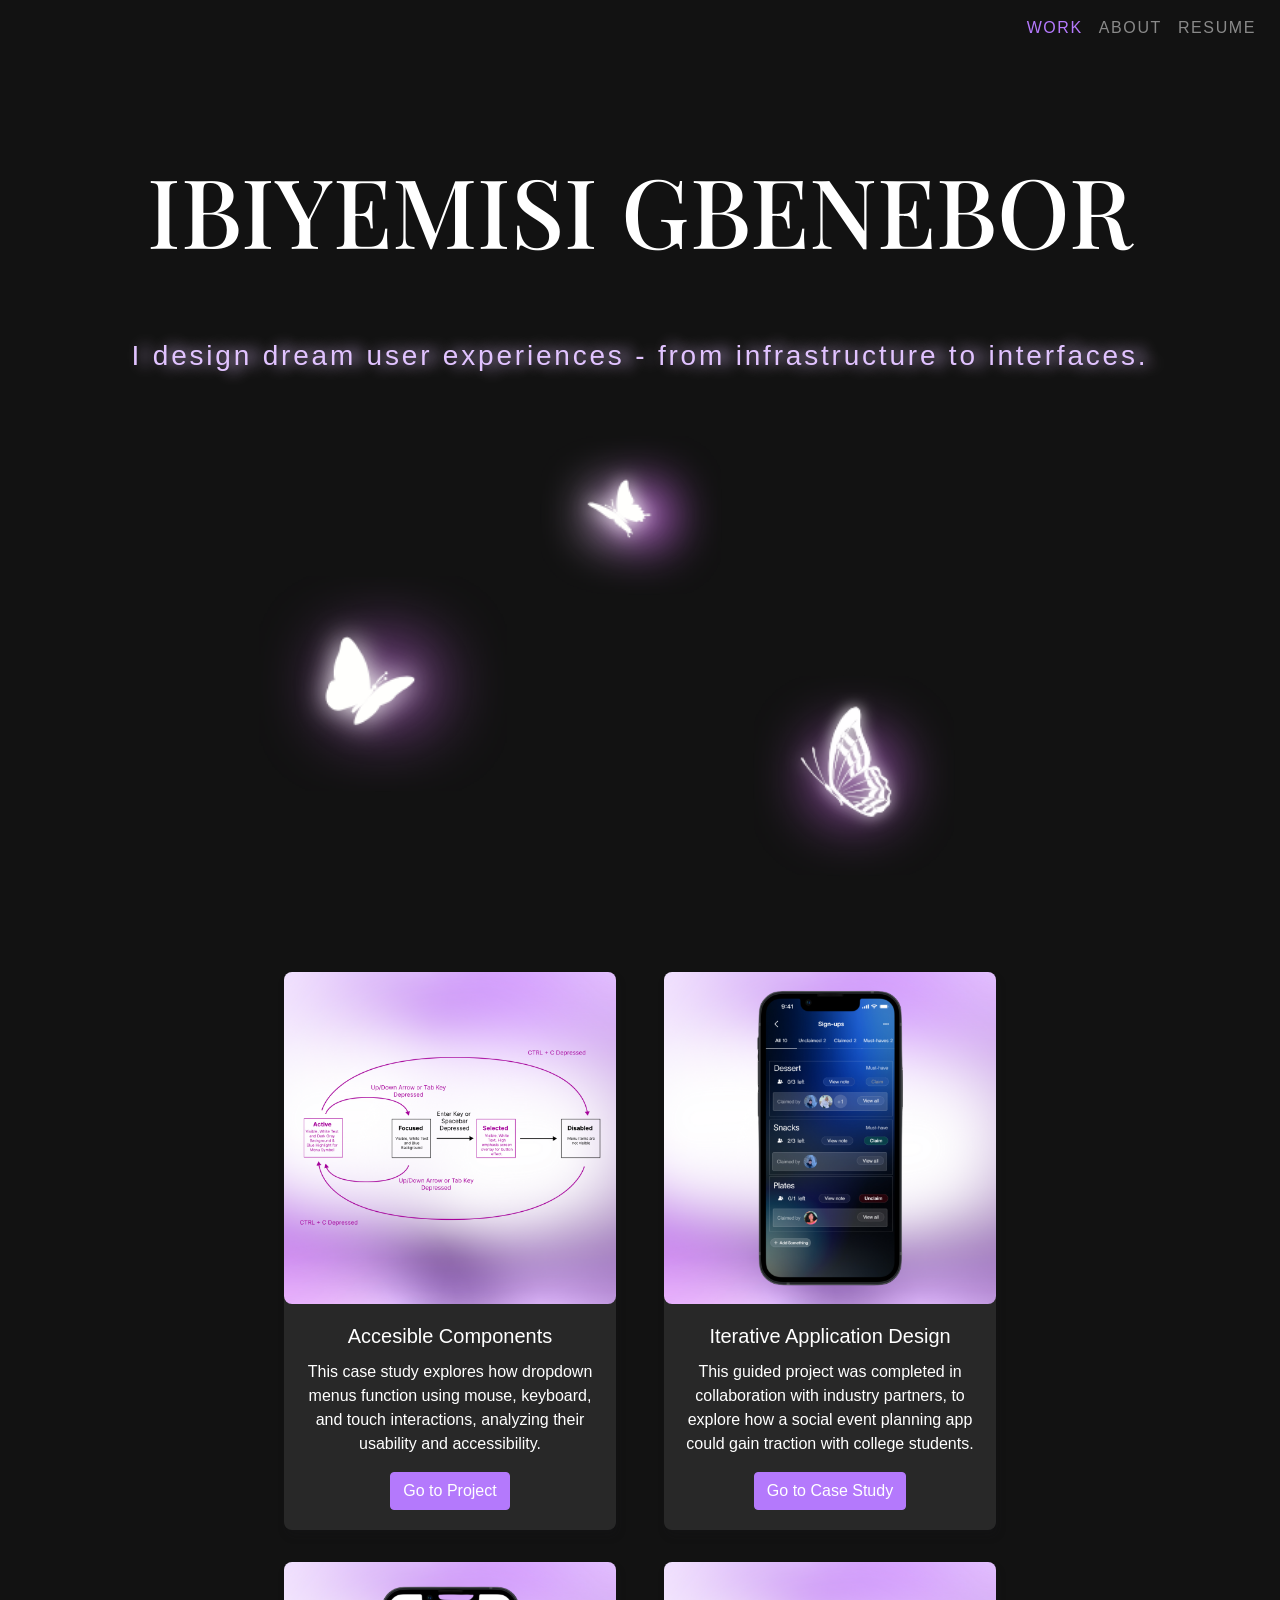
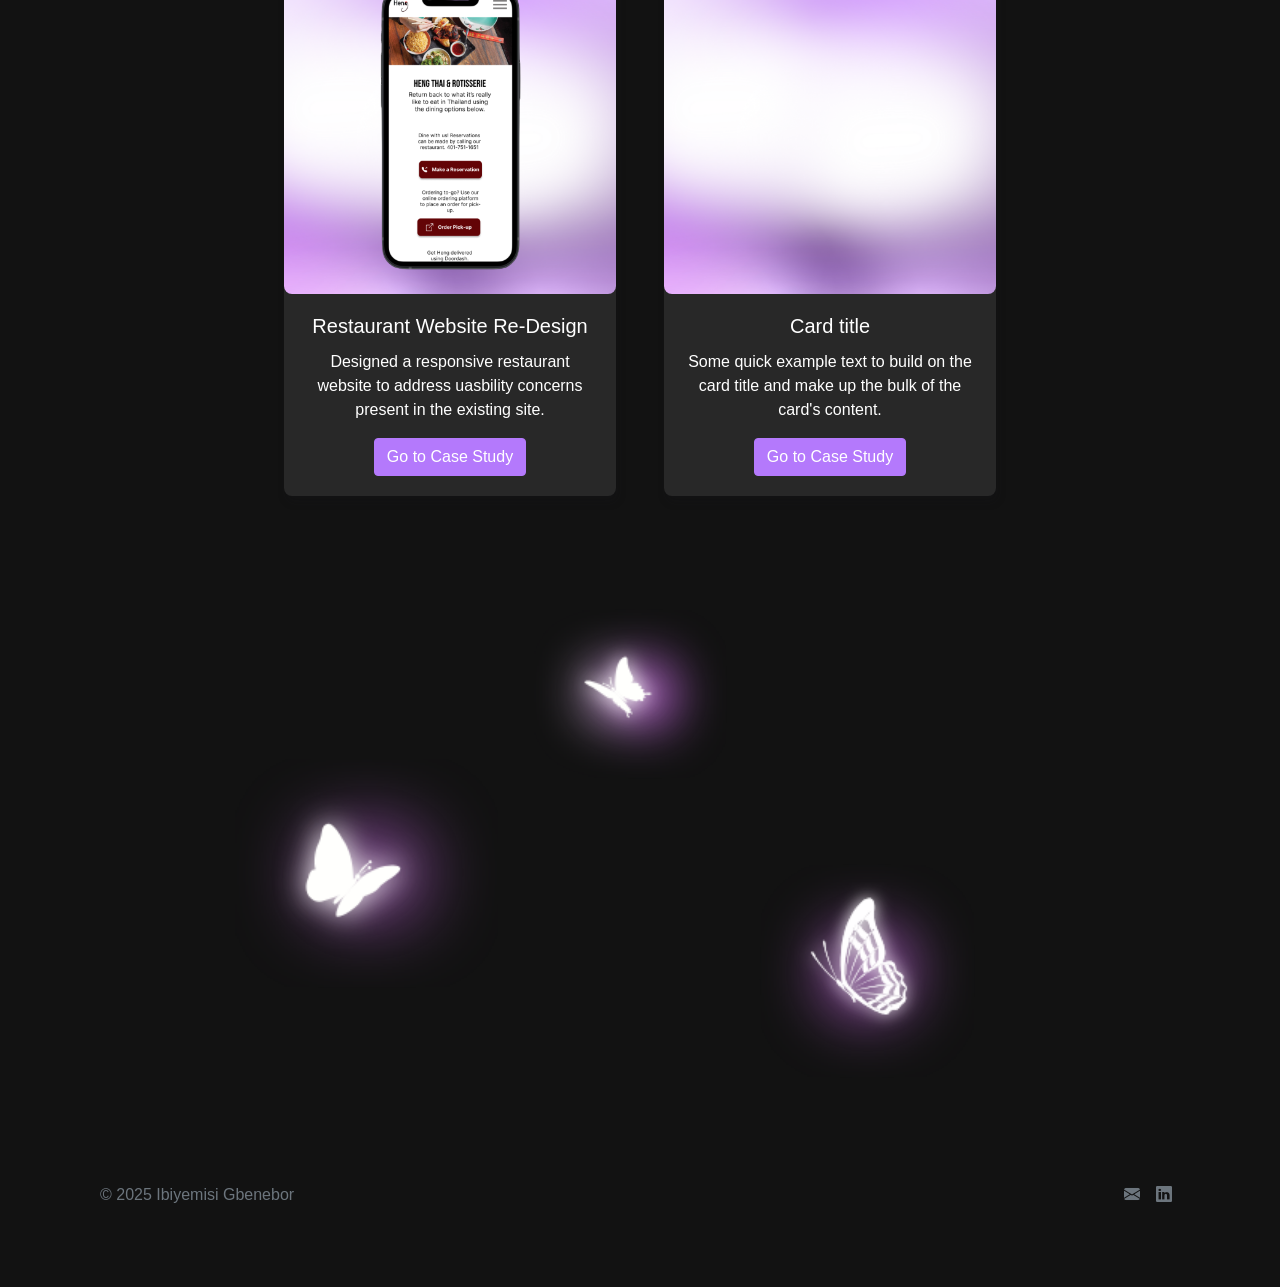
==== index.html @ 6509476b "v1" ====
<!DOCTYPE html>
<html lang="en">

<head>
  <!-- Required meta tags -->
  <meta charset="utf-8" />
  <meta name="viewport" content="width=device-width, initial-scale=1, shrink-to-fit=no" />

  <!-- Bootstrap CSS -->
  <link rel="stylesheet" href="https://cdn.jsdelivr.net/npm/bootstrap@4.3.1/dist/css/bootstrap.min.css"
    integrity="sha384-ggOyR0iXCbMQv3Xipma34MD+dH/1fQ784/j6cY/iJTQUOhcWr7x9JvoRxT2MZw1T" crossorigin="anonymous" />
  <link rel="stylesheet" href="https://cdn.jsdelivr.net/npm/bootstrap-icons@1.11.3/font/bootstrap-icons.min.css" />

  <!-- Custom CSS-->
  <link rel="stylesheet" href="./css/home.css" />
  <title>Ibiyemisi Gbenebor</title>
</head>

<body class="dark-content">
  <!-- Navbar START -->
  <nav class="navbar navbar-expand-lg navbar-dark" style="background-color: #121212;">
    <!-- <a class="navbar-brand font-playfair" href="#">
      <img src="./images/personal-logos/butterfly-logo-white.png" width="30" height="30"
        class="d-inline-block align-center mr-2" alt="Butterlfy Logo.">
      Ibiyemisi Gbenebor
    </a> -->

    <button class="navbar-toggler" type="button" data-toggle="collapse" data-target="#navbarText" aria-controls="navbarText" aria-expanded="false" aria-label="Toggle navigation">
      <span class="navbar-toggler-icon"></span>
    </button>

    <div class="collapse navbar-collapse align-items-end font-open-sans-light" id="navbarText">
      <ul class="navbar-nav ml-auto">
        <li class="nav-item">
          <a class="nav-link active" href="index.html#projects">WORK</a>
        </li>
        <li class="nav-item">
          <a class="nav-link" href="about-me.html">ABOUT</a>
        </li>
          <li class="nav-item">
            <a class="nav-link" href="./docs/resume.pdf" target="_blank">RESUME</a>
          </li>
      </ul>
    </div>
  </nav>
  <!-- Navbar END -->

  <div class="container">
    <div class="flex-column d-flex justify-content-center align-items-center pt-5">
      <h1 class="pt-5 pb-3 pv-5 text-center hero-text">IBIYEMISI GBENEBOR</h1>
      <h3 class="pt-3 pv-5 text-glow text-center pt-5 font-open-sans-light">I design dream user experiences - from infrastructure to interfaces.</p>
        <img class= "img-fluid hero-img mx-auto d-block" src="./images/personal-logos/butterfly-small.png" alt="glowing butterfly background" />
    </div>
  </div>


  <!-- Card Grid -->
  <div class="container pt-5">
    <div class="row d-felx d-flex justify-content-center" id="projects">

      <div class="col-md-4 text-center p-3">
        <div class="cards-wrapper">
          <div class="card">
            <div class="card-img-top-wrapper">
              <img src="./images/personal-logos/accessible-card.png" class="card-img-top" alt="accessible case study">
            </div>
            <div class="card-body">
              <h5 class="card-title">Accesible Components</h5>
              <p class="card-text">This case study explores how dropdown menus function using mouse,
                keyboard, and touch interactions, analyzing their usability and accessibility.</p>
              <a href="./accessible-case-study.html" class="btn btn-primary">Go to Project</a>
            </div>
          </div>
        </div>
      </div>

      <div class="col-md-4 text-center p-3">
        <div class="cards-wrapper">
        <div class="card">
          <div class="card-img-top-wrapper">
            <img src="./images/personal-logos/iterative-card.png" class="card-img-top" alt="iterative case study">
          </div>
          <div class="card-body">
            <h5 class="card-title">Iterative Application Design</h5>
            <p class="card-text">This guided project was completed in collaboration with industry partners,
              to explore how a social event planning app could gain traction with college students.

            </p>
            <a href="./iterative-case-study.html" class="btn btn-primary">Go to Case Study</a>
          </div>
        </div>
      </div>
    </div>
    </div>

    <div class="row d-felx d-flex justify-content-center">

      <div class="col-md-4 text-center p-3">
        <div class="cards-wrapper">
          <div class="card">
            <div class="card-img-top-wrapper">
              <img src="./images/personal-logos/responsive-card.png" class="card-img-top"
                alt="phone">
            </div>
            <div class="card-body">
              <h5 class="card-title">Restaurant Website Re-Design</h5>
              <p class="card-text">Designed a responsive restaurant website to address uasbility concerns present in the existing site.</p>
              <a href="./responsive-case-study.html" class="btn btn-primary">Go to Case Study</a>
            </div>
          </div>
        </div>
      </div>

      <div class="col-md-4 text-center p-3">
        <div class="cards-wrapper">
          <div class="card">
            <div class="card-img-top-wrapper">
              <img src="./images/personal-logos/card-gradient.png" class="card-img-top" alt="alds semester log project">
            </div>
            <div class="card-body">
              <h5 class="card-title">Card title</h5>
              <p class="card-text">Some quick example text to build on the card title and make up the bulk of the
                card's
                content.</p>
              <a href="./alds.html" class="btn btn-primary">Go to Case Study</a>
            </div>
          </div>
          </div>
        </div>
      </div>

      <!-- More butterflies -->
      <div 
      class="container"
      >
      <div class="flex-column d-flex justify-content-center align-items-center pt-5">
        <img class= "img-fluid hero-img mx-auto d-block" src="./images/personal-logos/butterfly-small.png" alt="glowing butterfly background" />
      </div>
    </div>
      <!-- Footer Start -->
      <footer class="d-flex flex-wrap justify-content-between align-items-center py-5 my-4 dark-content">
        <p class="col-sm-4 mb-0 text-secondary">© 2025 Ibiyemisi Gbenebor</p>
    
        <ul class="nav col-sm-4 footer-icons">
          <li class="nav-item">
            <a href="mailto:ibiyemisi_gbenebor@brown.edu" class="nav-link px-2 text-secondary">
              <i class="bi bi-envelope-fill me-2"></i>
            </a>
          </li>
          <li class="nav-item">
            <a href="www.linkedin.com/in/ibiyemisi" class="nav-link px-2 text-secondary">
              <i class="bi bi-linkedin me-2"></i>
            </a>
          </li>
        </ul>
      </footer>

    <!-- Optional JavaScript -->
    <!-- jQuery first, then Popper.js, then Bootstrap JS -->
    <script src="https://cdn.jsdelivr.net/npm/bootstrap@5.3.3/dist/js/bootstrap.bundle.min.js"></script>
    <script src="https://code.jquery.com/jquery-3.3.1.slim.min.js" integrity="sha384-q8i/X+965DzO0rT7abK41JStQIAqVgRVzpbzo5smXKp4YfRvH+8abtTE1Pi6jizo" crossorigin="anonymous"></script>
    <script src="https://cdn.jsdelivr.net/npm/popper.js@1.14.7/dist/umd/popper.min.js" integrity="sha384-UO2eT0CpHqdSJQ6hJty5KVphtPhzWj9WO1clHTMGa3JDZwrnQq4sF86dIHNDz0W1" crossorigin="anonymous"></script>
    <script src="https://cdn.jsdelivr.net/npm/bootstrap@4.3.1/dist/js/bootstrap.min.js" integrity="sha384-JjSmVgyd0p3pXB1rRibZUAYoIIy6OrQ6VrjIEaFf/nJGzIxFDsf4x0xIM+B07jRM" crossorigin="anonymous"></script>
</body>

</html>
---- css/home.css ----
@import url('https://fonts.googleapis.com/css2?family=Playfair+Display:wght@400;700&family=Lato:wght@400;700&display=swap');

.font-playfair {
  font-family: 'Playfair Display', serif;
}

.font-lato {
  font-family: 'Lato', sans-serif;
}

.font-open-sans {
    font-family: 'Open Sans', sans-serif;
  }

p,ul {
font-family: 'Open Sans', sans-serif;
}

h1,h2,h3,h4 {
    font-family: 'Playfair Display', serif;
}

.font-open-sans-light {
  /* font-family: 'Playfair Display', serif; */
  font-family: 'Open Sans', sans-serif;
  font-weight: 300; /* Light weight */
  letter-spacing: 0.1em;
}

.jumbotron-custom {
  background-image: url('../images/personal-logos/butterfly-background.png'); 
  background-size: cover;
  background-position: center;
  background-repeat: no-repeat;
  background-color: #121212;
  padding: 4rem 2rem;

  min-height: 450px;
  height: 100%;
  flex: 1 0 auto;           /* Prevents collapsing */
  display: flex;
  align-items: center;
  justify-content: center;
}
.text-glow {
  text-shadow: 10px 0px 15px #e1c3ff;
  color: #e1c3ff;
  font-family: 'Open Sans', sans-serif;
  font-weight: 300;
}

/* If you’re marking the <a> itself as active: */
.navbar-nav .nav-link.active {
  color: #b479fc !important;
}

/* Or, if you’re marking the <li> as active: */
.navbar-nav .nav-item.active .nav-link {
  color: #b479fc !important;
}

.dark-content {
  background-color: #121212;

}

.cards-wrapper {
  display: flex;
  justify-content: center;
}
.card img {
  max-width: 100%;
  max-height: 100%;
}
.card {
  margin: 0 0.5em;
  box-shadow: 2px 6px 8px 0 rgba(22, 22, 26, 0.18);
  border: none;
  border-radius: 0;
  background-color: #282828;
  color: white;
  border-radius: 0.5rem;
}
.carousel-inner {
  padding: 3rem;
}
.carousel-control-prev,
.carousel-control-next {
  background-color: #e1e1e1;
  width: 5vh;
  height: 5vh;
  border-radius: 50%;
  top: 50%;
  transform: translateY(-50%);
}
@media (min-width: 768px) {
  .card img {
    height: 11em;
  }
}

.card-img-top-wrapper {
  position: relative;
  width: 100%;
  padding-top: 100%; /* 1:1 aspect ratio */
  overflow: hidden;
  border-radius: 0.5rem; /* optional for rounded corners */

}

.card-img-top-wrapper img {
  position: absolute;
  top: 0; left: 0;
  width: 100%;
  height: 100%;
  object-fit: cover;
  object-position: center;
}

/* Override primary Bootstrap button styles */
.btn-primary {
  background-color: #b479fc;
  border-color: #b479fc;
  color: #fff;
  transition: background-color 0.2s ease, border-color 0.2s ease;
}

.btn-primary:hover,
.btn-primary:focus {
  background-color: #7E54B0;
  border-color: #7E54B0;
  color: #fff;
}

/* body {
  background-image: url("../images/personal-logos/fairy.png");
  background-size: cover;
  background-position: center;
  background-repeat: no-repeat;
} */


.hero-img {
  width: 75%;
  height: auto;
}


.hero-text {
  font-size: 6rem;
  color: white;
}
.footer-icons {
  display: flex;
  justify-content: flex-end;

}

@media (max-width: 768px) {
  .hero-image {
    width: 100%;
  }
  .footer-icons {
    justify-content: flex-start;
    align-items: baseline;
    color: white;
    margin-left: 5px;
  }
  .hero-text {
    font-size: 3rem;
    color: white;
  }
}
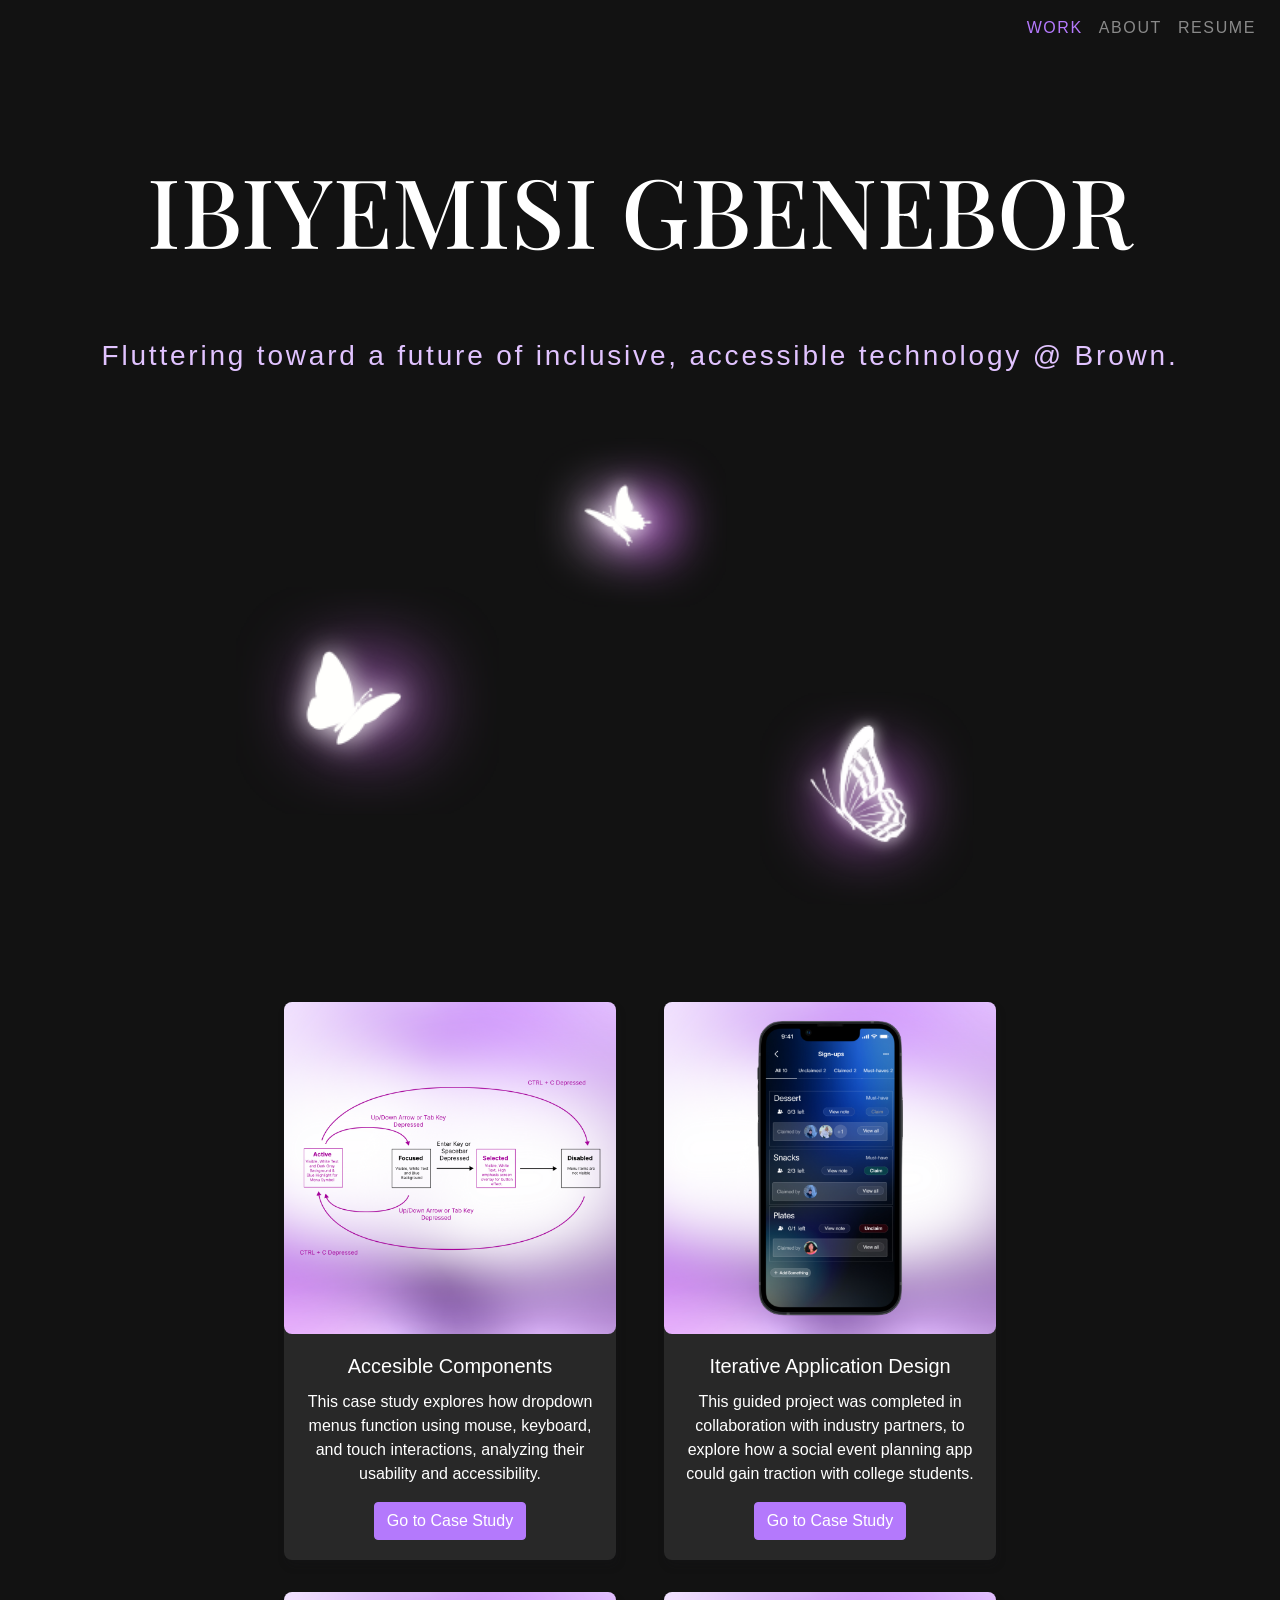
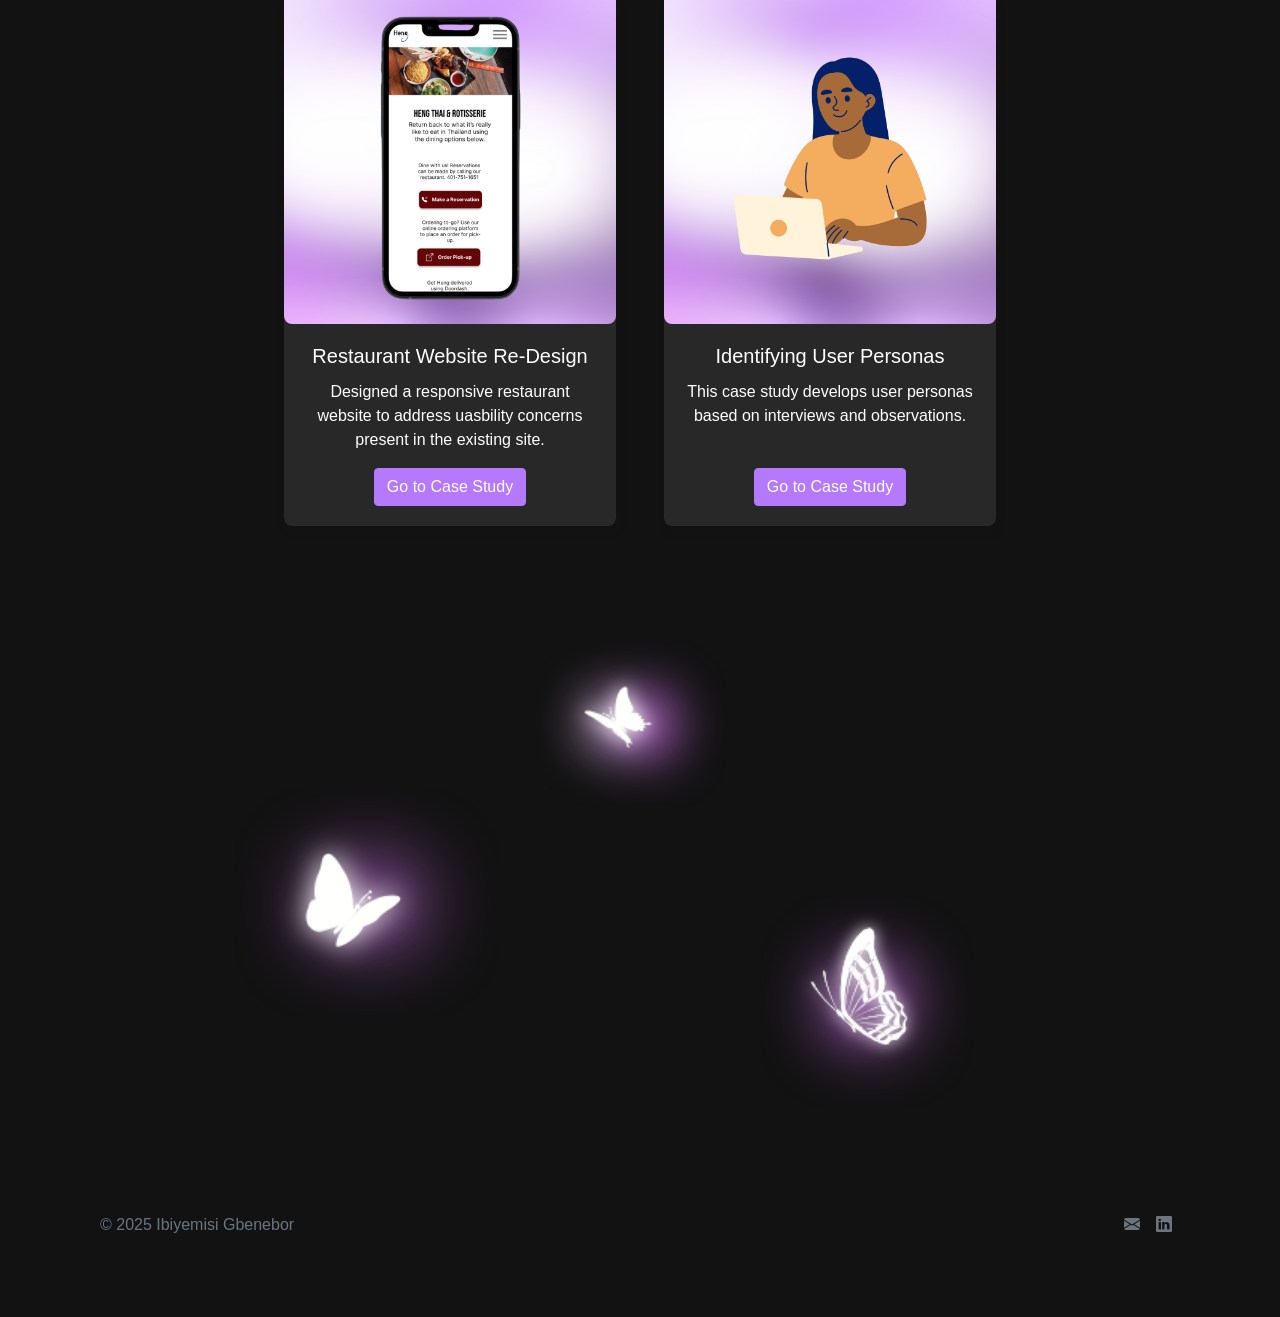
==== commit d1b8fe39: "finishing touches" ====
--- a/index.html
+++ b/index.html
@@ -13,6 +13,7 @@
 
   <!-- Custom CSS-->
   <link rel="stylesheet" href="./css/home.css" />
+  <link rel="icon" type="image/png" href="./images/personal-logos/portfolio-favicon.png"/>
   <title>Ibiyemisi Gbenebor</title>
 </head>
 
@@ -48,45 +49,49 @@
   <div class="container">
     <div class="flex-column d-flex justify-content-center align-items-center pt-5">
       <h1 class="pt-5 pb-3 pv-5 text-center hero-text">IBIYEMISI GBENEBOR</h1>
-      <h3 class="pt-3 pv-5 text-glow text-center pt-5 font-open-sans-light">I design dream user experiences - from infrastructure to interfaces.</p>
+      <h3 class="pt-3 pv-5 text-glow text-center pt-5 font-open-sans-light">Fluttering toward a future of inclusive, accessible technology @ Brown.</p>
         <img class= "img-fluid hero-img mx-auto d-block" src="./images/personal-logos/butterfly-small.png" alt="glowing butterfly background" />
     </div>
   </div>
 
 
   <!-- Card Grid -->
-  <div class="container pt-5">
-    <div class="row d-felx d-flex justify-content-center" id="projects">
+  <div class="container pt-5 " id="projects">
+    <div class="row d-felx d-flex justify-content-center" >
 
       <div class="col-md-4 text-center p-3">
-        <div class="cards-wrapper">
-          <div class="card">
+        <div class="cards-wrapper h-100">
+          <div class="card h-100 d-flex flex-column">
             <div class="card-img-top-wrapper">
               <img src="./images/personal-logos/accessible-card.png" class="card-img-top" alt="accessible case study">
             </div>
-            <div class="card-body">
+            <div class="card-body flex-grow-1 d-flex flex-column">
               <h5 class="card-title">Accesible Components</h5>
               <p class="card-text">This case study explores how dropdown menus function using mouse,
                 keyboard, and touch interactions, analyzing their usability and accessibility.</p>
-              <a href="./accessible-case-study.html" class="btn btn-primary">Go to Project</a>
+                <div class="mt-auto">
+              <a href="./accessible-case-study.html" class="btn btn-primary">Go to Case Study</a>
+              </div>
             </div>
           </div>
         </div>
       </div>
 
       <div class="col-md-4 text-center p-3">
-        <div class="cards-wrapper">
-        <div class="card">
+        <div class="cards-wrapper h-100">
+        <div class="card h-100 d-flex flex-column">
           <div class="card-img-top-wrapper">
             <img src="./images/personal-logos/iterative-card.png" class="card-img-top" alt="iterative case study">
           </div>
-          <div class="card-body">
+          <div class="card-body flex-grow-1 d-flex flex-column">
             <h5 class="card-title">Iterative Application Design</h5>
             <p class="card-text">This guided project was completed in collaboration with industry partners,
               to explore how a social event planning app could gain traction with college students.
 
             </p>
+            <div class="mt-auto">
             <a href="./iterative-case-study.html" class="btn btn-primary">Go to Case Study</a>
+            </div>
           </div>
         </div>
       </div>
@@ -96,33 +101,35 @@
     <div class="row d-felx d-flex justify-content-center">
 
       <div class="col-md-4 text-center p-3">
-        <div class="cards-wrapper">
-          <div class="card">
+        <div class="cards-wrapper h-100">
+          <div class="card h-100 d-flex flex-column">
             <div class="card-img-top-wrapper">
               <img src="./images/personal-logos/responsive-card.png" class="card-img-top"
                 alt="phone">
             </div>
-            <div class="card-body">
+            <div class="card-body flex-grow-1 d-flex flex-column">
               <h5 class="card-title">Restaurant Website Re-Design</h5>
               <p class="card-text">Designed a responsive restaurant website to address uasbility concerns present in the existing site.</p>
+              <div class="mt-auto">
               <a href="./responsive-case-study.html" class="btn btn-primary">Go to Case Study</a>
+              </div>
             </div>
           </div>
         </div>
       </div>
 
       <div class="col-md-4 text-center p-3">
-        <div class="cards-wrapper">
-          <div class="card">
+        <div class="cards-wrapper h-100">
+          <div class="card h-100 d-flex flex-column">
             <div class="card-img-top-wrapper">
               <img src="./images/personal-logos/card-gradient.png" class="card-img-top" alt="alds semester log project">
             </div>
-            <div class="card-body">
-              <h5 class="card-title">Card title</h5>
-              <p class="card-text">Some quick example text to build on the card title and make up the bulk of the
-                card's
-                content.</p>
-              <a href="./alds.html" class="btn btn-primary">Go to Case Study</a>
+            <div class="card-body flex-grow-1 d-flex flex-column">
+              <h5 class="card-title">Identifying User Personas</h5>
+              <p class="card-text">This case study develops user personas based on interviews and observations.</p>
+              <div class="mt-auto">
+              <a href="./personas.html" class="btn btn-primary">Go to Case Study</a>
+            </div>
             </div>
           </div>
           </div>
@@ -148,7 +155,7 @@
             </a>
           </li>
           <li class="nav-item">
-            <a href="www.linkedin.com/in/ibiyemisi" class="nav-link px-2 text-secondary">
+            <a href="https://www.linkedin.com/in/ibiyemisi" class="nav-link px-2 text-secondary" target="_blank">
               <i class="bi bi-linkedin me-2"></i>
             </a>
           </li>
--- a/css/home.css
+++ b/css/home.css
@@ -1,4 +1,8 @@
 @import url('https://fonts.googleapis.com/css2?family=Playfair+Display:wght@400;700&family=Lato:wght@400;700&display=swap');
+
+html {
+  scroll-behavior: smooth;
+}
 
 .font-playfair {
   font-family: 'Playfair Display', serif;
@@ -21,10 +25,14 @@
 }
 
 .font-open-sans-light {
-  /* font-family: 'Playfair Display', serif; */
   font-family: 'Open Sans', sans-serif;
-  font-weight: 300; /* Light weight */
+  font-weight: 300;
   letter-spacing: 0.1em;
+}
+
+.font-open-sans-light-ns {
+  font-family: 'Open Sans', sans-serif;
+  font-weight: 300;
 }
 
 .jumbotron-custom {
@@ -37,24 +45,21 @@
 
   min-height: 450px;
   height: 100%;
-  flex: 1 0 auto;           /* Prevents collapsing */
+  flex: 1 0 auto;    
   display: flex;
   align-items: center;
   justify-content: center;
 }
 .text-glow {
-  text-shadow: 10px 0px 15px #e1c3ff;
   color: #e1c3ff;
   font-family: 'Open Sans', sans-serif;
   font-weight: 300;
 }
 
-/* If you’re marking the <a> itself as active: */
 .navbar-nav .nav-link.active {
   color: #b479fc !important;
 }
 
-/* Or, if you’re marking the <li> as active: */
 .navbar-nav .nav-item.active .nav-link {
   color: #b479fc !important;
 }
@@ -97,14 +102,18 @@
   .card img {
     height: 11em;
   }
+  .headshot{
+    width: 50%;
+    height: auto;
+  }
 }
 
 .card-img-top-wrapper {
   position: relative;
   width: 100%;
-  padding-top: 100%; /* 1:1 aspect ratio */
+  padding-top: 100%; 
   overflow: hidden;
-  border-radius: 0.5rem; /* optional for rounded corners */
+  border-radius: 0.5rem; 
 
 }
 
@@ -117,28 +126,27 @@
   object-position: center;
 }
 
-/* Override primary Bootstrap button styles */
 .btn-primary {
-  background-color: #b479fc;
+  background-color: #b479fc !important;
   border-color: #b479fc;
+  color: #fff;
+  transition: background-color 0.2s ease, border-color 0.2s ease;
+}
+
+.btn-primary:active,
+.btn-primary:visited {
+  background-color: #b479fc !important; 
+  border-color: #e1c3ff;
   color: #fff;
   transition: background-color 0.2s ease, border-color 0.2s ease;
 }
 
 .btn-primary:hover,
 .btn-primary:focus {
-  background-color: #7E54B0;
+  background-color: #7E54B0 !important;
   border-color: #7E54B0;
   color: #fff;
 }
-
-/* body {
-  background-image: url("../images/personal-logos/fairy.png");
-  background-size: cover;
-  background-position: center;
-  background-repeat: no-repeat;
-} */
-
 
 .hero-img {
   width: 75%;
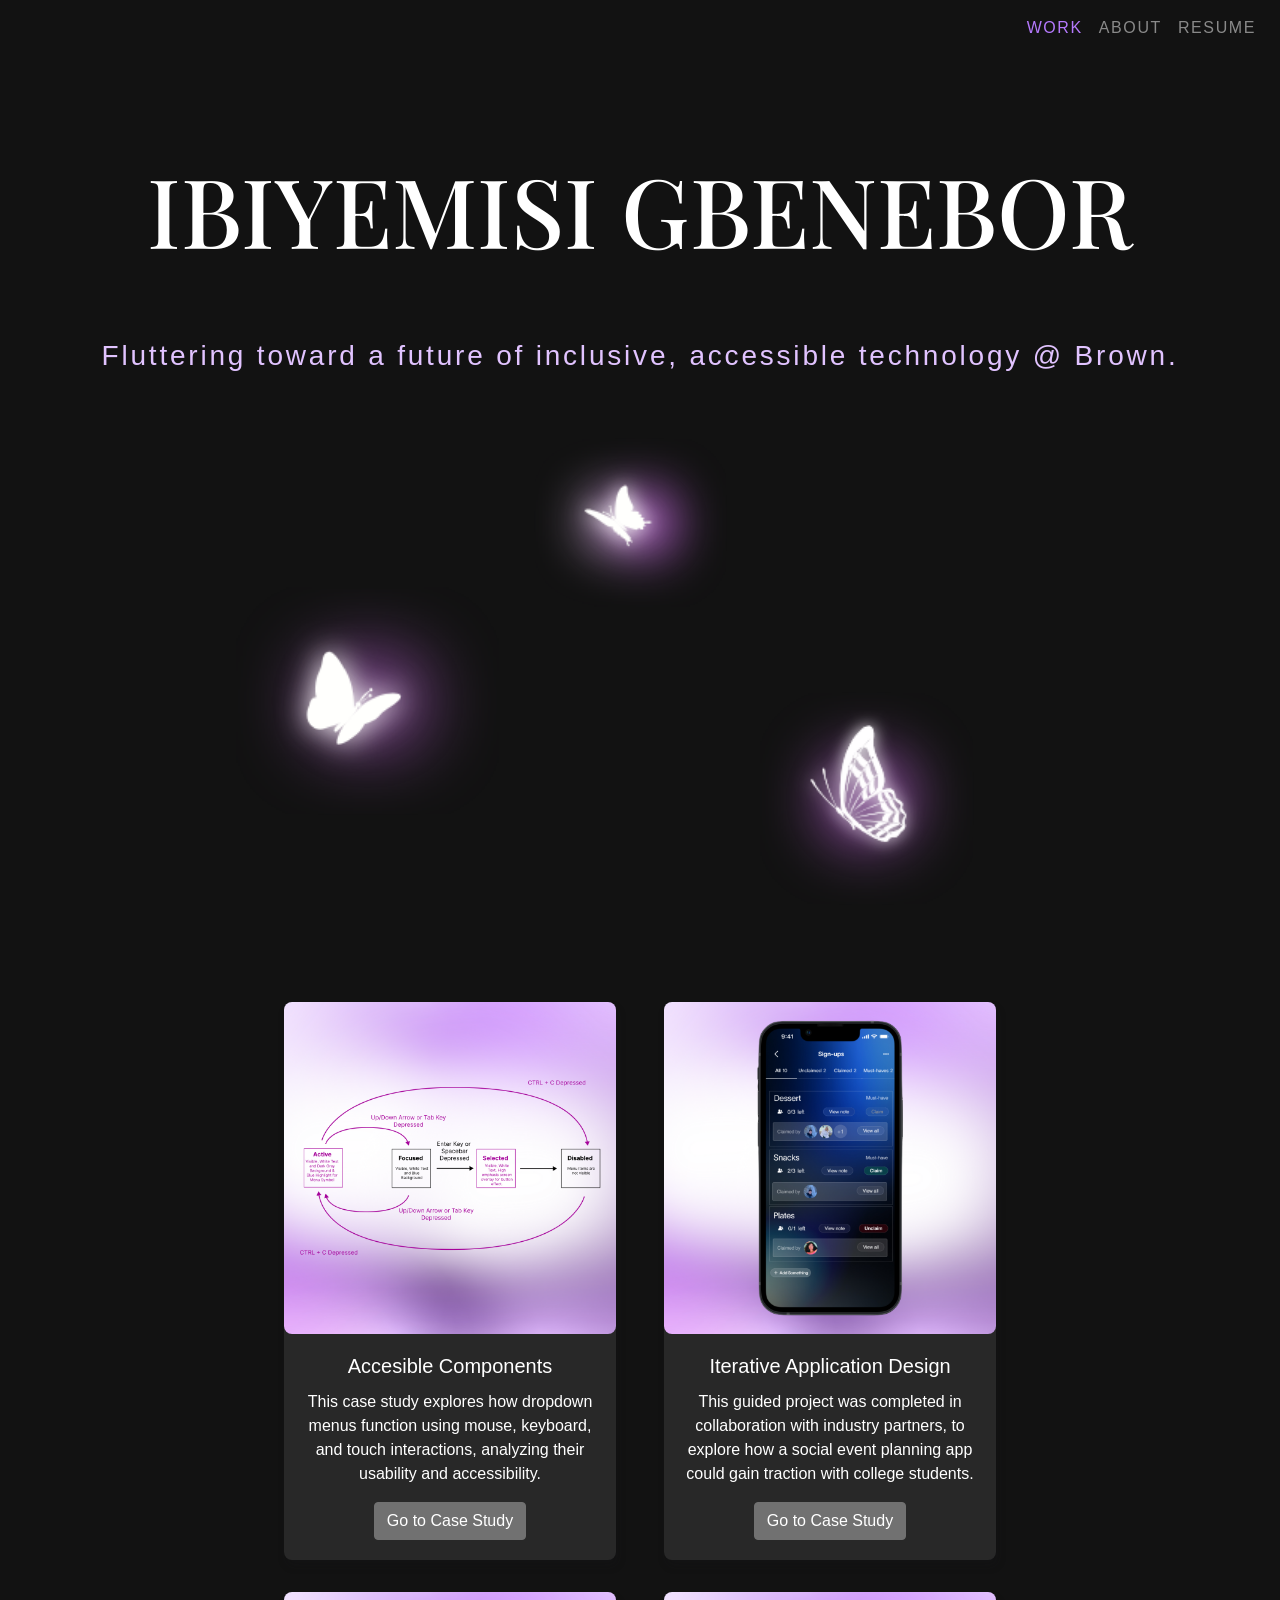
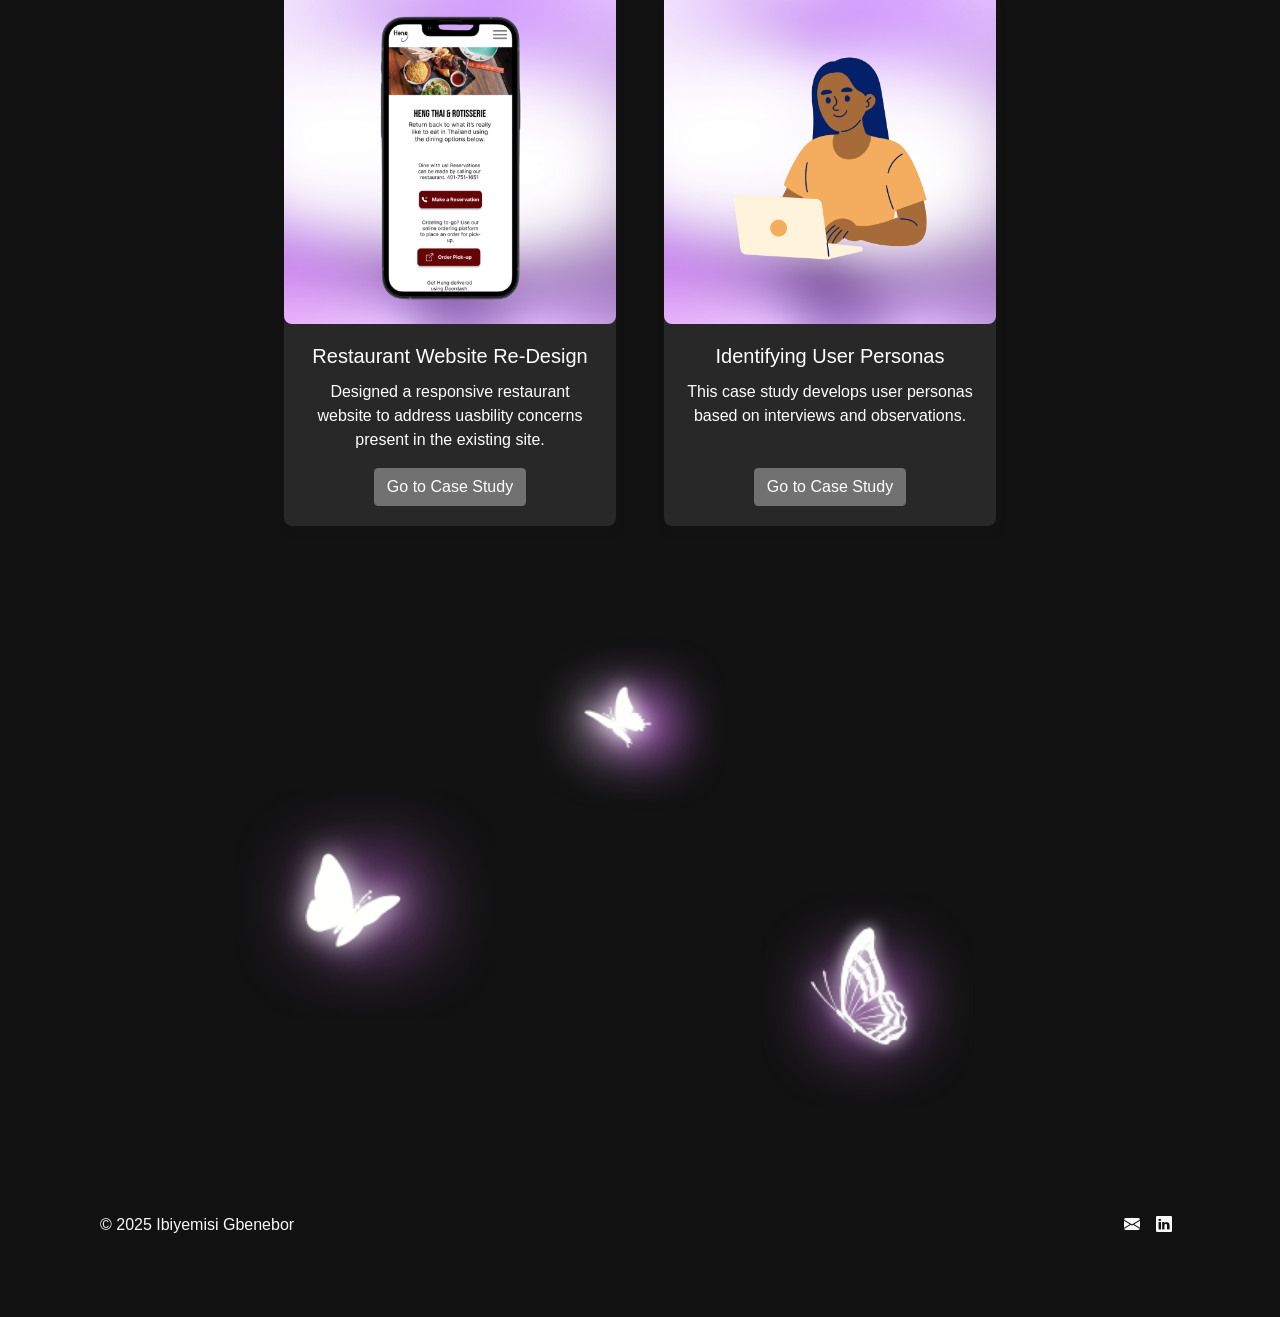
==== commit 8460522c: "fix navbar in about" ====
--- a/index.html
+++ b/index.html
@@ -21,7 +21,7 @@
   <!-- Navbar START -->
   <nav class="navbar navbar-expand-lg navbar-dark" style="background-color: #121212;">
     <!-- <a class="navbar-brand font-playfair" href="#">
-      <img src="./images/personal-logos/butterfly-logo-white.png" width="30" height="30"
+      <img src="./images/personal-logos/portfolio-icon-white.png" width="30" height="30"
         class="d-inline-block align-center mr-2" alt="Butterlfy Logo.">
       Ibiyemisi Gbenebor
     </a> -->
@@ -146,16 +146,16 @@
     </div>
       <!-- Footer Start -->
       <footer class="d-flex flex-wrap justify-content-between align-items-center py-5 my-4 dark-content">
-        <p class="col-sm-4 mb-0 text-secondary">© 2025 Ibiyemisi Gbenebor</p>
+        <p class="col-sm-4 mb-0 text-light">© 2025 Ibiyemisi Gbenebor</p>
     
         <ul class="nav col-sm-4 footer-icons">
           <li class="nav-item">
-            <a href="mailto:ibiyemisi_gbenebor@brown.edu" class="nav-link px-2 text-secondary">
+            <a href="mailto:ibiyemisi_gbenebor@brown.edu" class="nav-link px-2 text-light">
               <i class="bi bi-envelope-fill me-2"></i>
             </a>
           </li>
           <li class="nav-item">
-            <a href="https://www.linkedin.com/in/ibiyemisi" class="nav-link px-2 text-secondary" target="_blank">
+            <a href="https://www.linkedin.com/in/ibiyemisi" class="nav-link px-2 text-light" target="_blank">
               <i class="bi bi-linkedin me-2"></i>
             </a>
           </li>
--- a/css/home.css
+++ b/css/home.css
@@ -127,8 +127,8 @@
 }
 
 .btn-primary {
-  background-color: #b479fc !important;
-  border-color: #b479fc;
+  background-color: #717171 !important;
+  border-color: #717171;
   color: #fff;
   transition: background-color 0.2s ease, border-color 0.2s ease;
 }
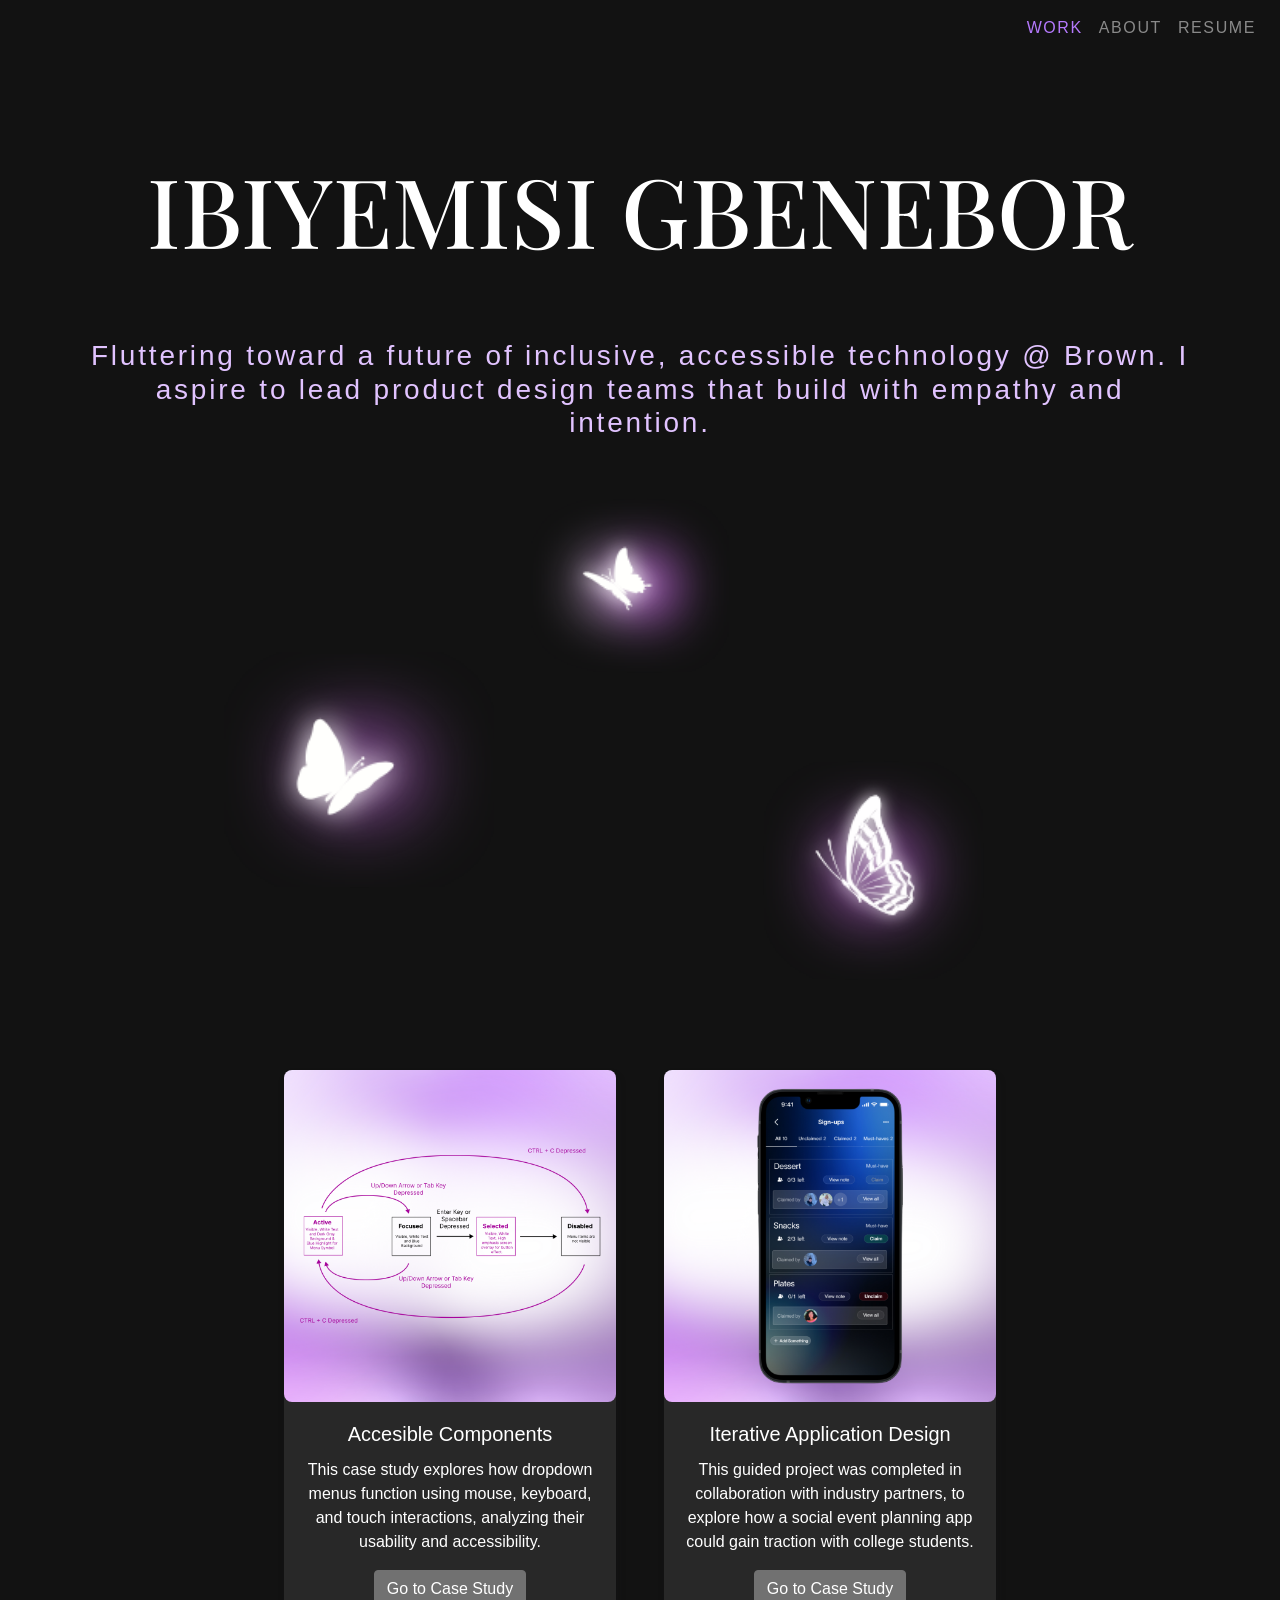
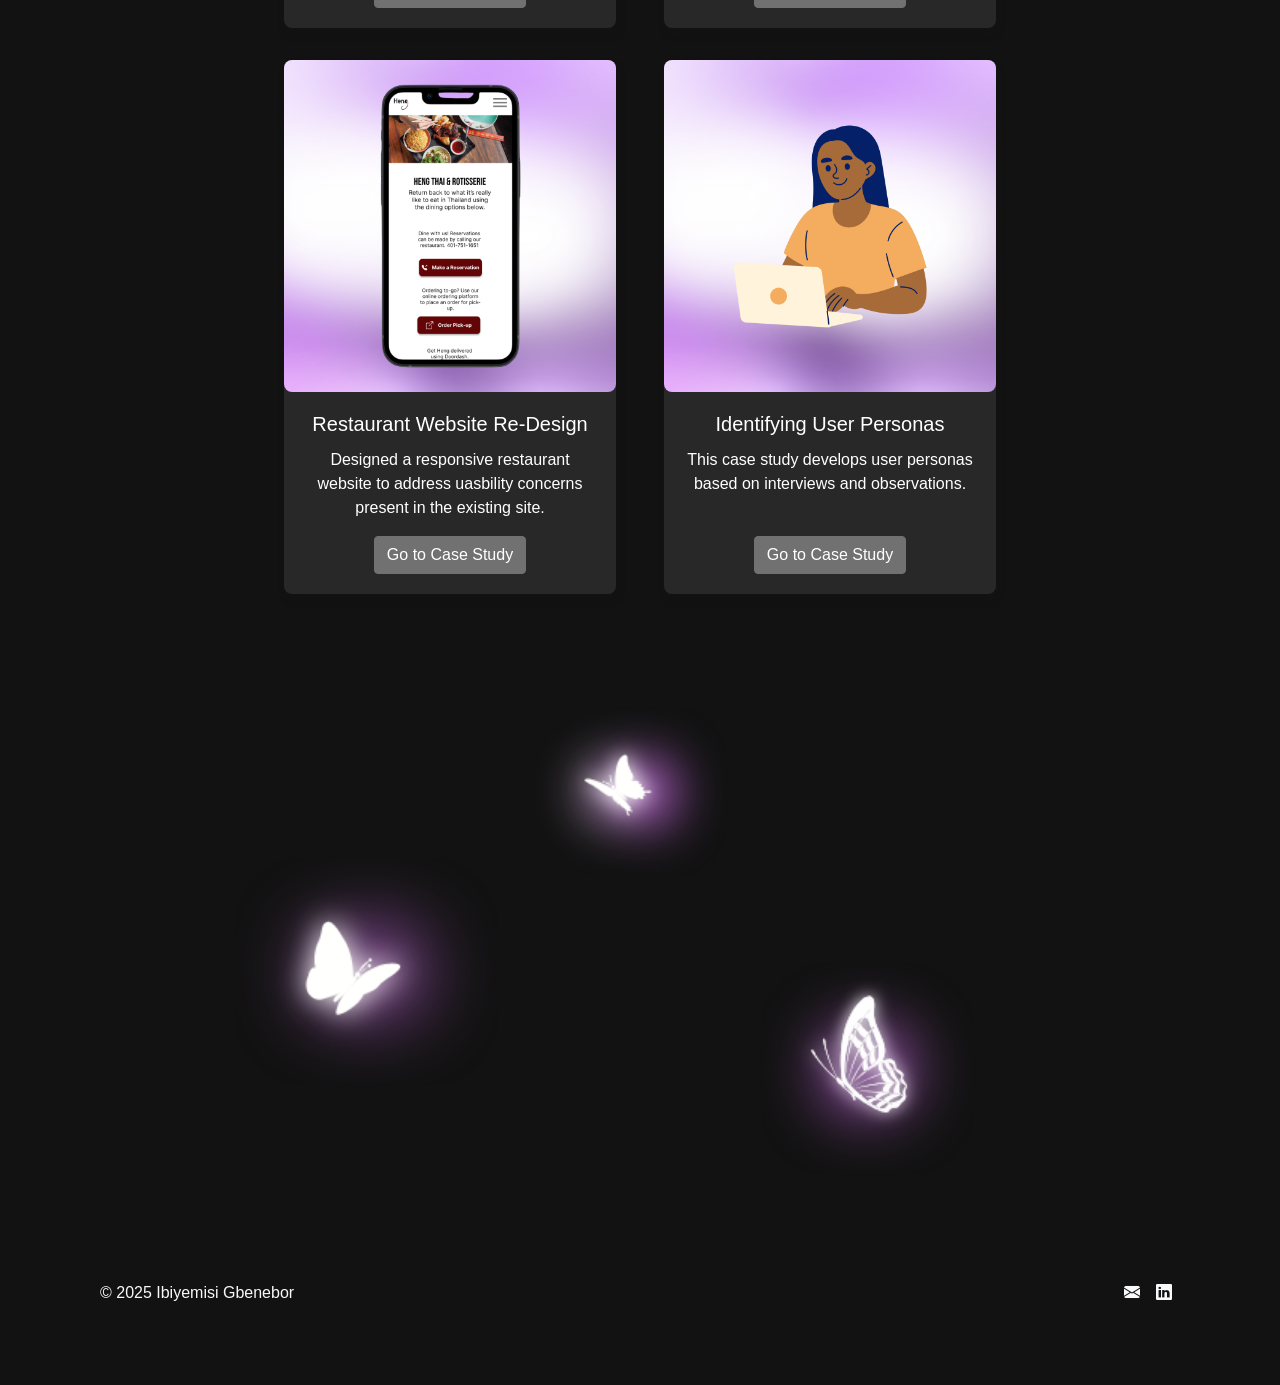
==== commit 74fea08b: "change header" ====
--- a/index.html
+++ b/index.html
@@ -49,7 +49,7 @@
   <div class="container">
     <div class="flex-column d-flex justify-content-center align-items-center pt-5">
       <h1 class="pt-5 pb-3 pv-5 text-center hero-text">IBIYEMISI GBENEBOR</h1>
-      <h3 class="pt-3 pv-5 text-glow text-center pt-5 font-open-sans-light">Fluttering toward a future of inclusive, accessible technology @ Brown.</p>
+      <h3 class="pt-3 pv-5 text-glow text-center pt-5 font-open-sans-light">Fluttering toward a future of inclusive, accessible technology @ Brown. I aspire to lead product design teams that build with empathy and intention.</h3>
         <img class= "img-fluid hero-img mx-auto d-block" src="./images/personal-logos/butterfly-small.png" alt="glowing butterfly background" />
     </div>
   </div>
@@ -65,7 +65,7 @@
             <div class="card-img-top-wrapper">
               <img src="./images/personal-logos/accessible-card.png" class="card-img-top" alt="accessible case study">
             </div>
-            <div class="card-body flex-grow-1 d-flex flex-column">
+            <div class="card-body flex-grow-1 d-flex flex-column font-open-sans">
               <h5 class="card-title">Accesible Components</h5>
               <p class="card-text">This case study explores how dropdown menus function using mouse,
                 keyboard, and touch interactions, analyzing their usability and accessibility.</p>
@@ -83,7 +83,7 @@
           <div class="card-img-top-wrapper">
             <img src="./images/personal-logos/iterative-card.png" class="card-img-top" alt="iterative case study">
           </div>
-          <div class="card-body flex-grow-1 d-flex flex-column">
+          <div class="card-body flex-grow-1 d-flex flex-column font-open-sans">
             <h5 class="card-title">Iterative Application Design</h5>
             <p class="card-text">This guided project was completed in collaboration with industry partners,
               to explore how a social event planning app could gain traction with college students.
@@ -107,7 +107,7 @@
               <img src="./images/personal-logos/responsive-card.png" class="card-img-top"
                 alt="phone">
             </div>
-            <div class="card-body flex-grow-1 d-flex flex-column">
+            <div class="card-body flex-grow-1 d-flex flex-column font-open-sans">
               <h5 class="card-title">Restaurant Website Re-Design</h5>
               <p class="card-text">Designed a responsive restaurant website to address uasbility concerns present in the existing site.</p>
               <div class="mt-auto">
@@ -124,7 +124,7 @@
             <div class="card-img-top-wrapper">
               <img src="./images/personal-logos/card-gradient.png" class="card-img-top" alt="alds semester log project">
             </div>
-            <div class="card-body flex-grow-1 d-flex flex-column">
+            <div class="card-body flex-grow-1 d-flex flex-column font-open-sans">
               <h5 class="card-title">Identifying User Personas</h5>
               <p class="card-text">This case study develops user personas based on interviews and observations.</p>
               <div class="mt-auto">
--- a/css/home.css
+++ b/css/home.css
@@ -126,15 +126,15 @@
   object-position: center;
 }
 
-.btn-primary {
+.btn-primary,
+.btn-primary:visited {
   background-color: #717171 !important;
   border-color: #717171;
   color: #fff;
   transition: background-color 0.2s ease, border-color 0.2s ease;
 }
 
-.btn-primary:active,
-.btn-primary:visited {
+.btn-primary:active {
   background-color: #b479fc !important; 
   border-color: #e1c3ff;
   color: #fff;
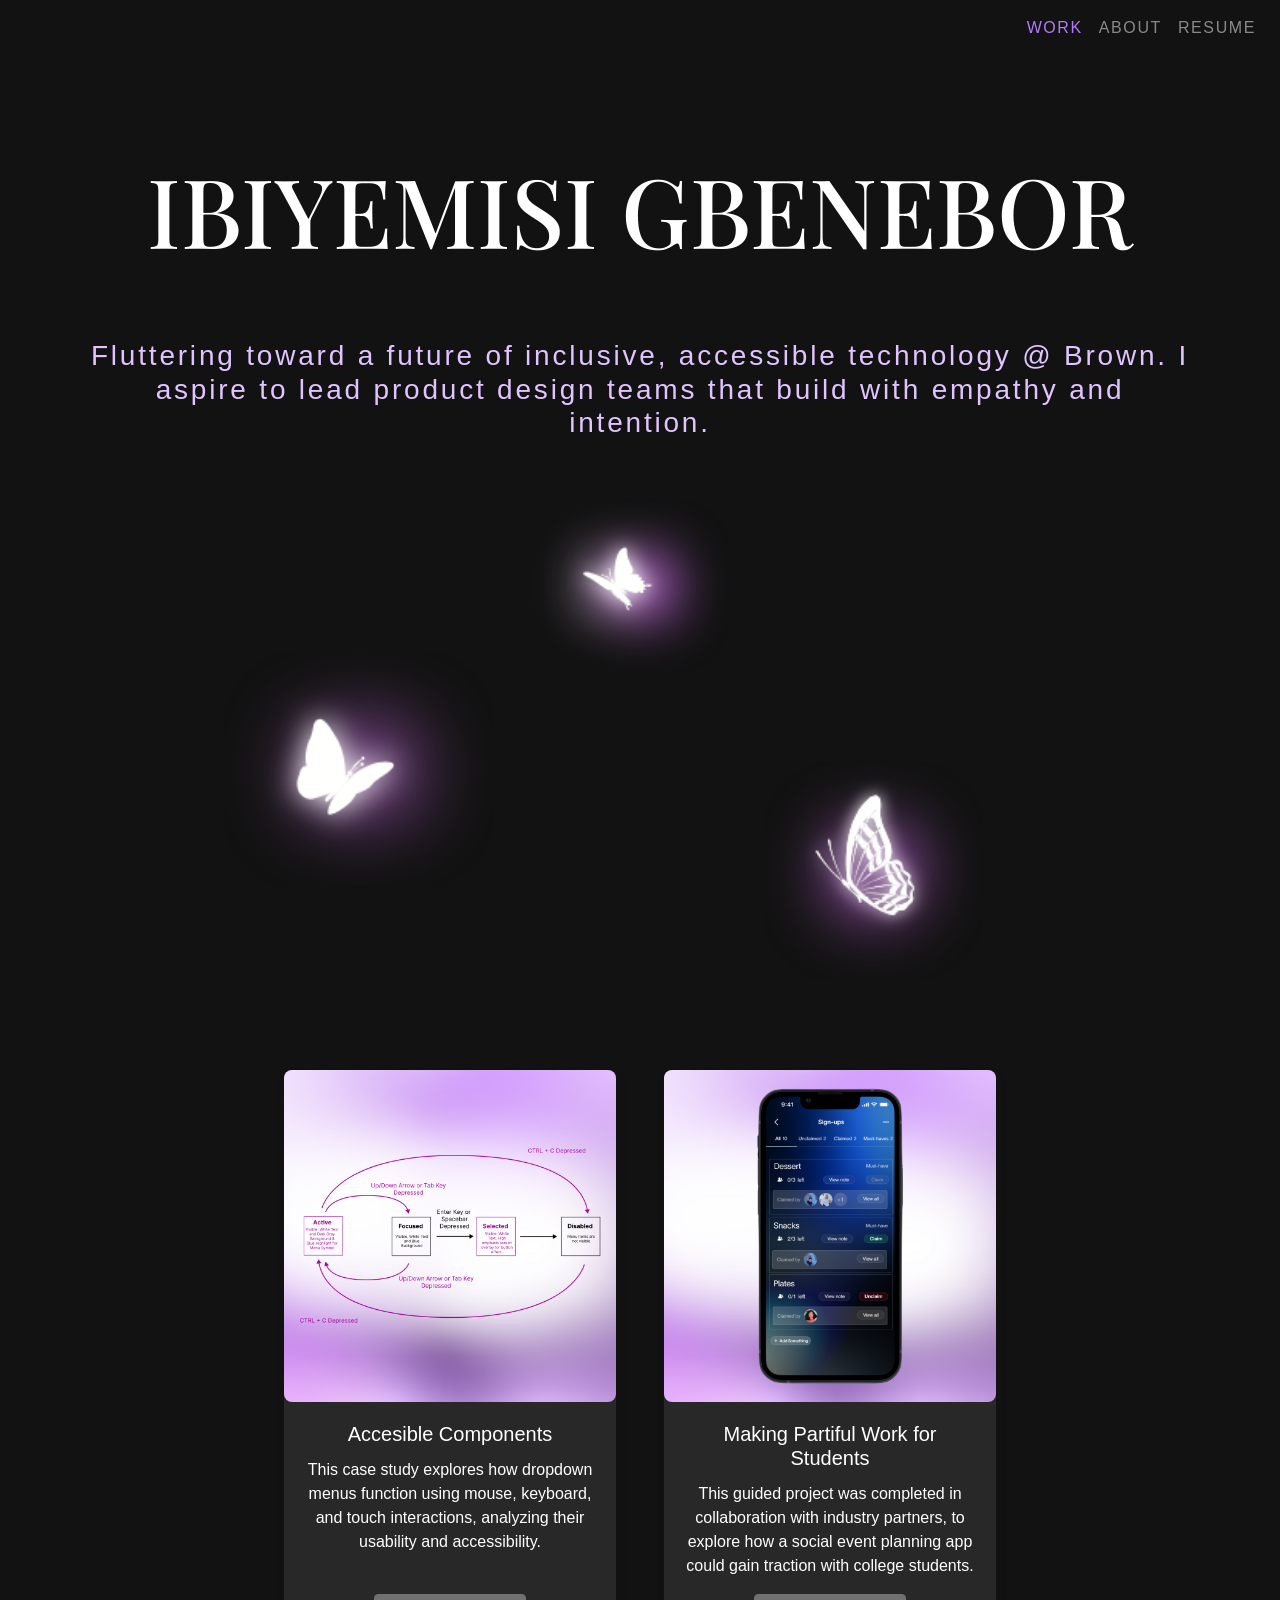
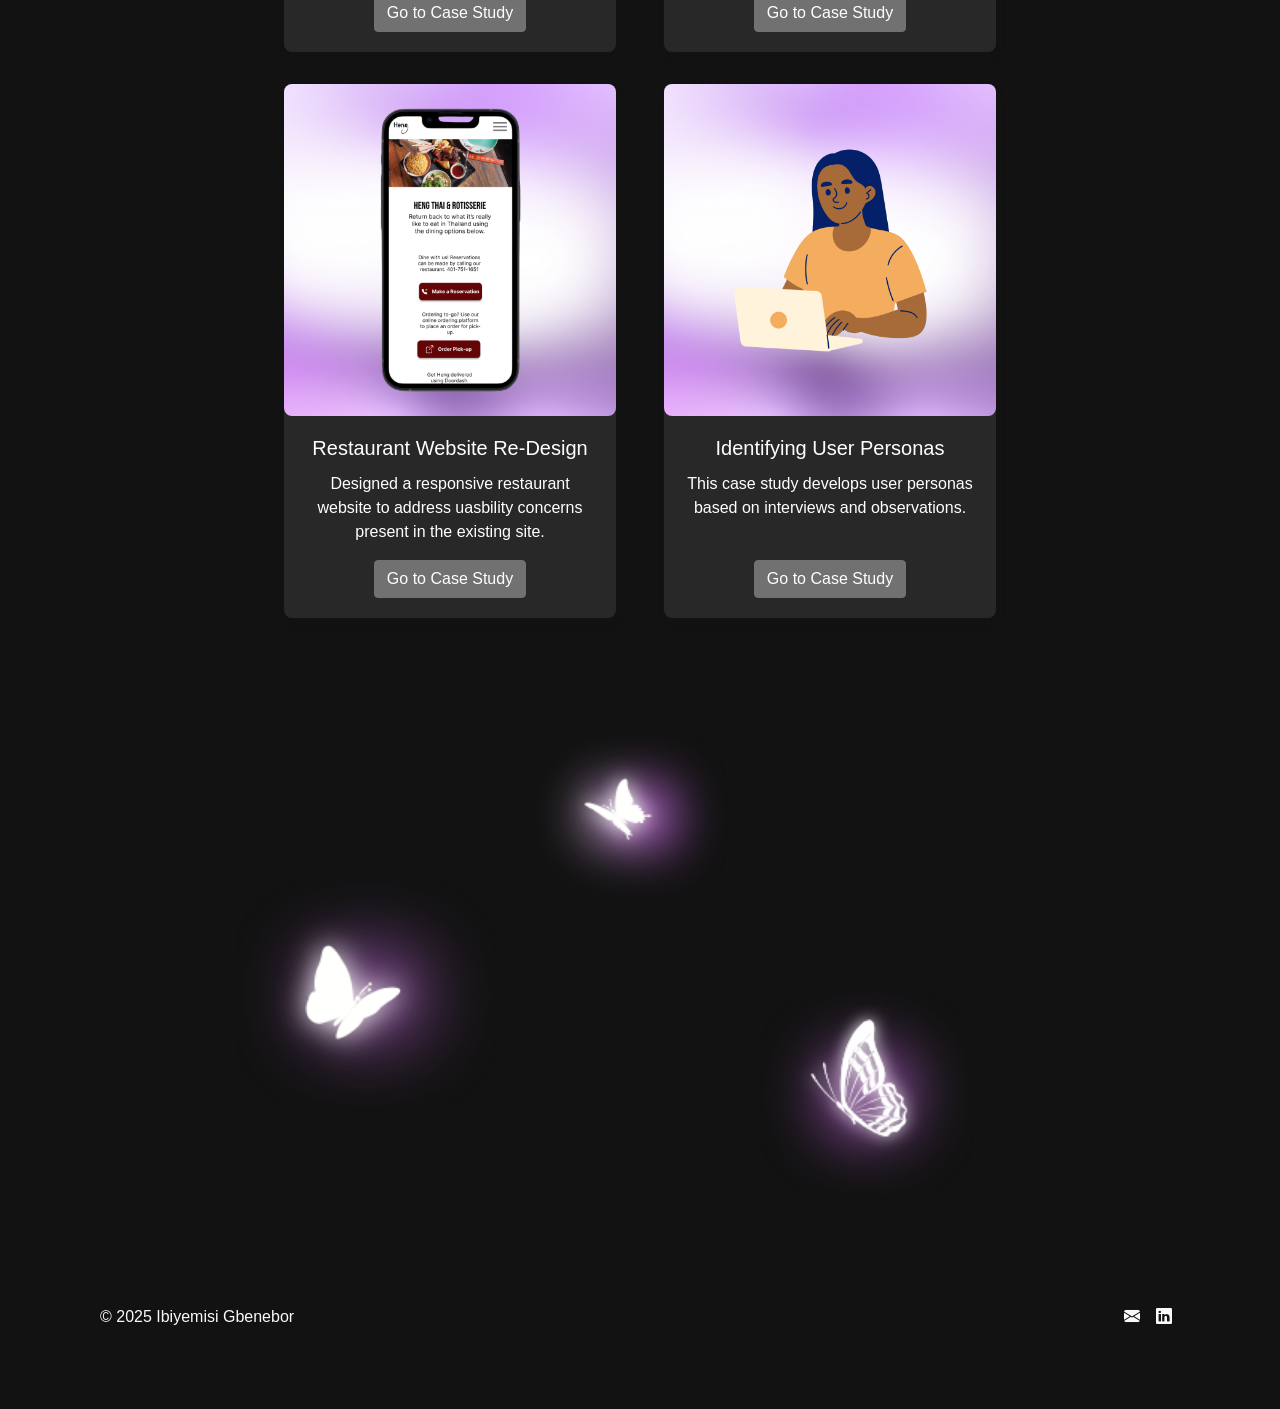
==== commit 6d286181: "final website" ====
--- a/index.html
+++ b/index.html
@@ -20,11 +20,6 @@
 <body class="dark-content">
   <!-- Navbar START -->
   <nav class="navbar navbar-expand-lg navbar-dark" style="background-color: #121212;">
-    <!-- <a class="navbar-brand font-playfair" href="#">
-      <img src="./images/personal-logos/portfolio-icon-white.png" width="30" height="30"
-        class="d-inline-block align-center mr-2" alt="Butterlfy Logo.">
-      Ibiyemisi Gbenebor
-    </a> -->
 
     <button class="navbar-toggler" type="button" data-toggle="collapse" data-target="#navbarText" aria-controls="navbarText" aria-expanded="false" aria-label="Toggle navigation">
       <span class="navbar-toggler-icon"></span>
@@ -84,7 +79,7 @@
             <img src="./images/personal-logos/iterative-card.png" class="card-img-top" alt="iterative case study">
           </div>
           <div class="card-body flex-grow-1 d-flex flex-column font-open-sans">
-            <h5 class="card-title">Iterative Application Design</h5>
+            <h5 class="card-title">Making Partiful Work for Students</h5>
             <p class="card-text">This guided project was completed in collaboration with industry partners,
               to explore how a social event planning app could gain traction with college students.
 
